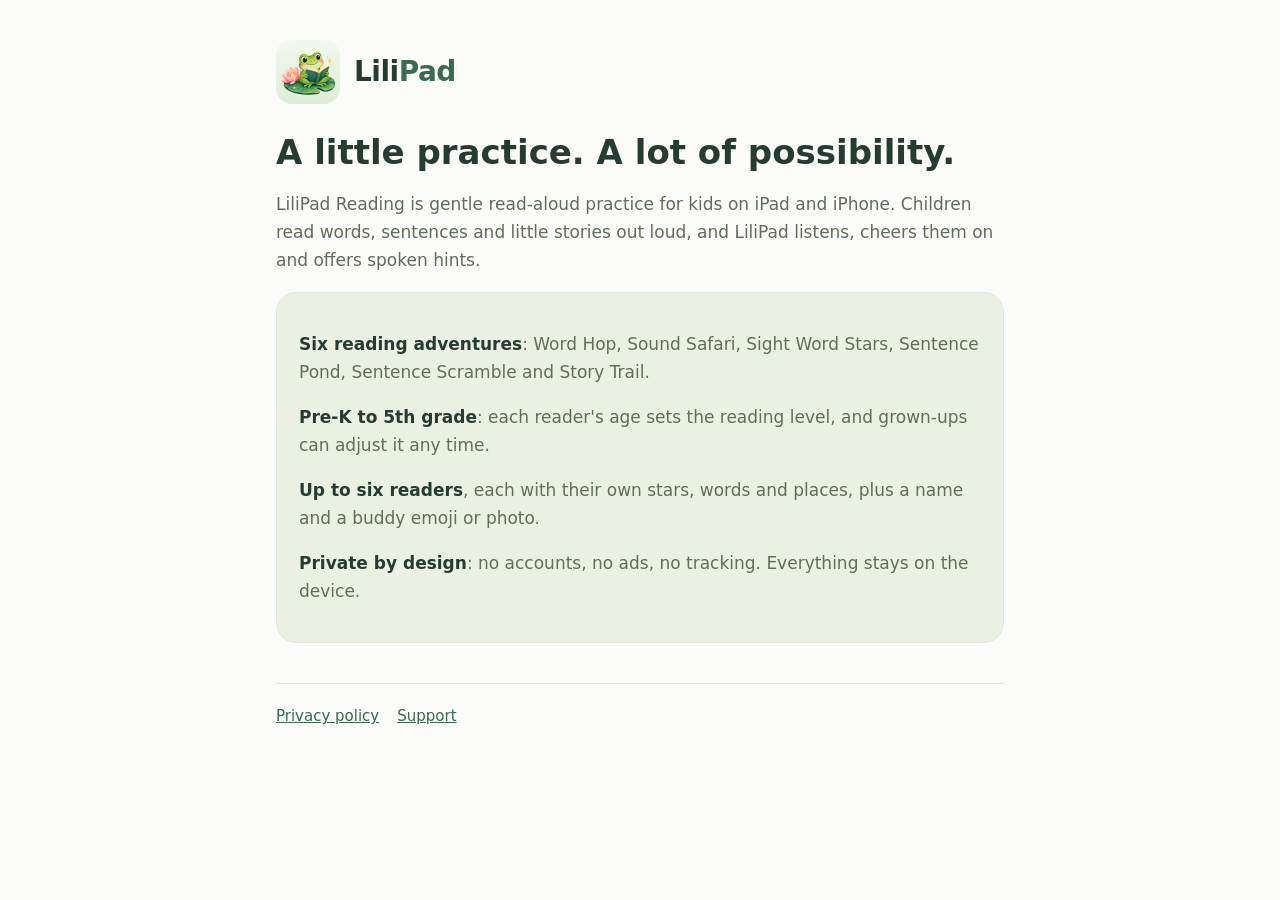
==== index.html @ 51cee47f "Add LiliPad Reading privacy policy and support pages Co-Authored-By: Claude Opus 5.5 <noreply@anthro" ====
<!doctype html><html lang="en"><head><meta charset="utf-8"><meta name="viewport" content="width=device-width,initial-scale=1"><title>LiliPad Reading</title><meta name="description" content="Gentle read-aloud practice for kids, from Pre-K to 5th grade."><link rel="stylesheet" href="style.css"><link rel="icon" href="icon.png"></head><body><main>
<header><img src="icon.png" alt=""><div class="brand">Lili<span>Pad</span></div></header>
<h1>A little practice. A lot of possibility.</h1>
<p>LiliPad Reading is gentle read-aloud practice for kids on iPad and iPhone. Children read words, sentences and little stories out loud, and LiliPad listens, cheers them on and offers spoken hints.</p>
<div class="card soft"><p><strong>Six reading adventures</strong>: Word Hop, Sound Safari, Sight Word Stars, Sentence Pond, Sentence Scramble and Story Trail.</p>
<p><strong>Pre-K to 5th grade</strong>: each reader's age sets the reading level, and grown-ups can adjust it any time.</p>
<p><strong>Up to six readers</strong>, each with their own stars, words and places, plus a name and a buddy emoji or photo.</p>
<p><strong>Private by design</strong>: no accounts, no ads, no tracking. Everything stays on the device.</p></div>
<nav><a href="privacy/">Privacy policy</a><a href="support/">Support</a></nav>
</main></body></html>
---- style.css ----
:root{--bg:#fbfcfa;--fg:#263c32;--muted:#5f6f58;--accent:#3a6b4d;--card:#fff;--border:#e3e9dc;--soft:#eaf1e2}
@media (prefers-color-scheme:dark){:root{--bg:#141a16;--fg:#e8efe6;--muted:#a9b8a3;--accent:#8fc19c;--card:#1c241e;--border:#2c372e;--soft:#1f2b22}}
*{box-sizing:border-box}
body{margin:0;background:var(--bg);color:var(--fg);font:17px/1.65 ui-rounded,"SF Pro Rounded",-apple-system,system-ui,sans-serif}
main{max-width:760px;margin:0 auto;padding:40px 16px 64px}
header{display:flex;align-items:center;gap:14px;margin-bottom:28px}
header img{width:64px;height:64px;border-radius:16px}
header a{color:inherit;text-decoration:none}
.brand{font-size:28px;font-weight:900;letter-spacing:-.5px}
.brand span{color:var(--accent)}
h1{font-size:34px;line-height:1.2;margin:8px 0 12px}
h2{font-size:21px;margin:32px 0 8px}
p,li{color:var(--muted)}
strong{color:var(--fg)}
a{color:var(--accent)}
.card{background:var(--card);border:1px solid var(--border);border-radius:20px;padding:20px 22px;margin:18px 0}
.soft{background:var(--soft)}
nav{display:flex;gap:18px;flex-wrap:wrap;margin-top:40px;padding-top:20px;border-top:1px solid var(--border);font-size:15px}
small{color:var(--muted)}
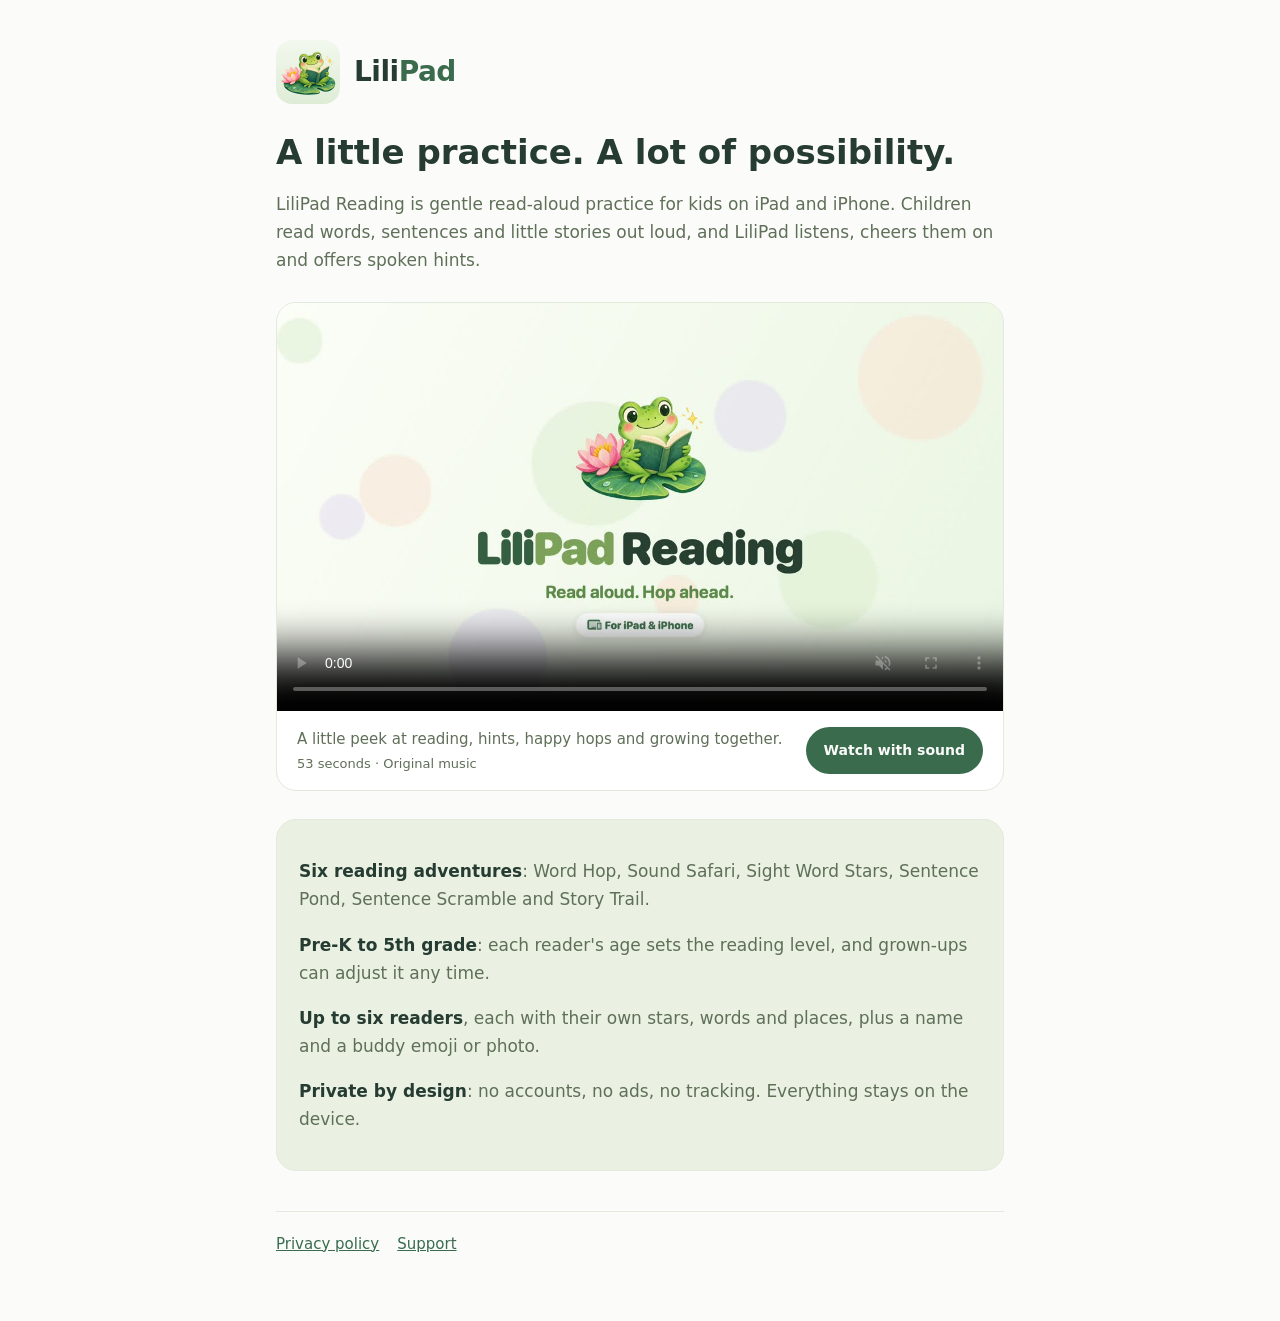
==== commit b08a8154: "Add animated LiliPad promo with music to homepage" ====
--- a/index.html
+++ b/index.html
@@ -2,9 +2,41 @@
 <header><img src="icon.png" alt=""><div class="brand">Lili<span>Pad</span></div></header>
 <h1>A little practice. A lot of possibility.</h1>
 <p>LiliPad Reading is gentle read-aloud practice for kids on iPad and iPhone. Children read words, sentences and little stories out loud, and LiliPad listens, cheers them on and offers spoken hints.</p>
+<section class="promo" aria-label="See how LiliPad works">
+<video id="promo-video" width="1920" height="1080" controls muted loop playsinline preload="metadata" poster="promo-poster.jpg" aria-label="LiliPad Reading animated tour" aria-describedby="promo-description">
+<source src="promo.mp4" type="video/mp4">
+<p><a href="promo.mp4">Watch the LiliPad animated tour</a>.</p>
+</video>
+<div class="promo-footer"><p id="promo-description">A little peek at reading, hints, happy hops and growing together. <span>53 seconds · Original music</span></p><button id="promo-sound" type="button" hidden>Watch with sound</button></div>
+</section>
 <div class="card soft"><p><strong>Six reading adventures</strong>: Word Hop, Sound Safari, Sight Word Stars, Sentence Pond, Sentence Scramble and Story Trail.</p>
 <p><strong>Pre-K to 5th grade</strong>: each reader's age sets the reading level, and grown-ups can adjust it any time.</p>
 <p><strong>Up to six readers</strong>, each with their own stars, words and places, plus a name and a buddy emoji or photo.</p>
 <p><strong>Private by design</strong>: no accounts, no ads, no tracking. Everything stays on the device.</p></div>
 <nav><a href="privacy/">Privacy policy</a><a href="support/">Support</a></nav>
-</main></body></html>
+</main><script>
+const video = document.getElementById('promo-video');
+const sound = document.getElementById('promo-sound');
+const reducedMotion = window.matchMedia('(prefers-reduced-motion: reduce)');
+sound.hidden = false;
+sound.addEventListener('click', () => {
+  if (video.muted || video.volume === 0) {
+    video.currentTime = 0;
+    video.volume = 1;
+    video.muted = false;
+    video.play().catch(() => {});
+  } else {
+    video.muted = true;
+  }
+});
+video.addEventListener('volumechange', () => {
+  sound.textContent = video.muted || video.volume === 0 ? 'Watch with sound' : 'Mute sound';
+});
+function updateMotion() {
+  video.autoplay = !reducedMotion.matches;
+  if (reducedMotion.matches) video.pause();
+  else if (video.muted) video.play().catch(() => {});
+}
+reducedMotion.addEventListener('change', updateMotion);
+updateMotion();
+</script></body></html>
--- a/style.css
+++ b/style.css
@@ -17,3 +17,11 @@
 .soft{background:var(--soft)}
 nav{display:flex;gap:18px;flex-wrap:wrap;margin-top:40px;padding-top:20px;border-top:1px solid var(--border);font-size:15px}
 small{color:var(--muted)}
+.promo{margin:28px 0;background:var(--card);border:1px solid var(--border);border-radius:20px;overflow:hidden}
+.promo video{display:block;width:100%;height:auto;aspect-ratio:16/9;background:#edf3e5}
+.promo-footer{display:flex;align-items:center;gap:16px;padding:16px 20px}
+.promo-footer p{flex:1;margin:0;font-size:15px;line-height:1.5}
+.promo-footer span{display:block;font-size:13px;margin-top:4px}
+.promo-footer button{flex-shrink:0;border:0;border-radius:999px;background:var(--accent);color:var(--bg);padding:12px 18px;font:inherit;font-size:14px;font-weight:700;cursor:pointer;min-height:44px}
+.promo-footer button:focus-visible{outline:3px solid var(--accent);outline-offset:4px}
+@media(max-width:480px){.promo-footer{align-items:flex-start;flex-direction:column}.promo-footer button{width:100%}}
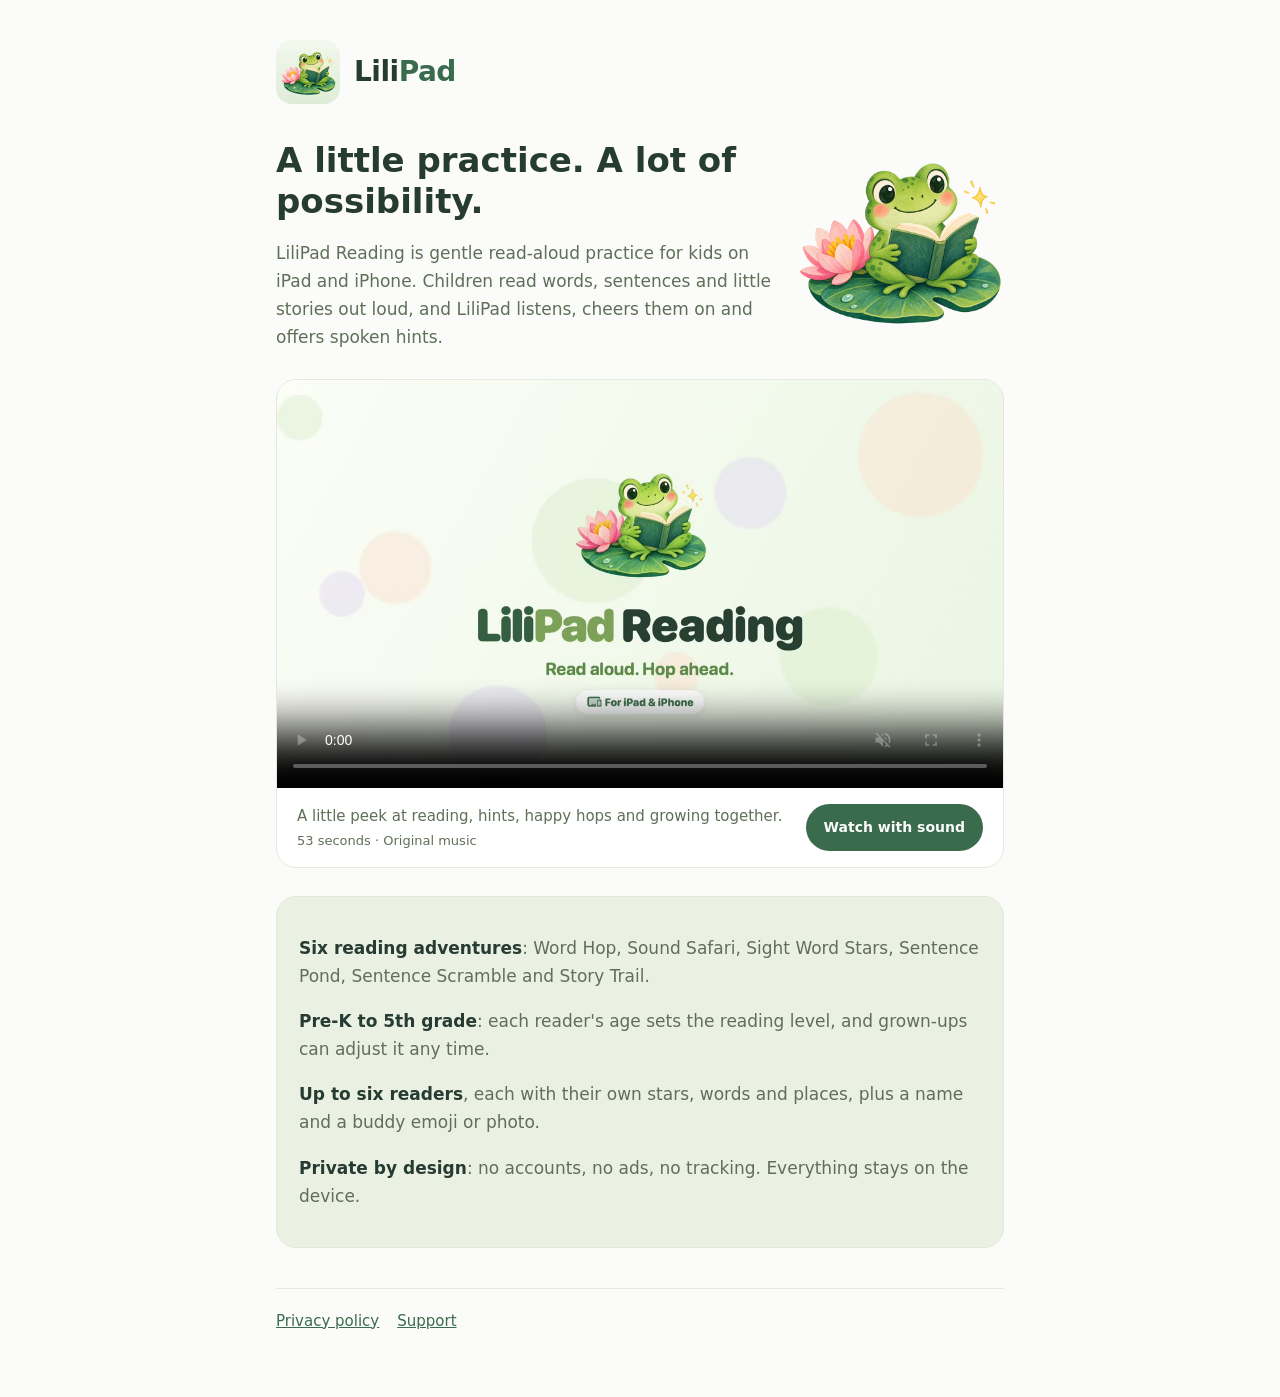
==== commit da53e4fe: "Add branded share image and SEO metadata for LiliPad" ====
--- a/index.html
+++ b/index.html
@@ -1,7 +1,95 @@
-<!doctype html><html lang="en"><head><meta charset="utf-8"><meta name="viewport" content="width=device-width,initial-scale=1"><title>LiliPad Reading</title><meta name="description" content="Gentle read-aloud practice for kids, from Pre-K to 5th grade."><link rel="stylesheet" href="style.css"><link rel="icon" href="icon.png"></head><body><main>
-<header><img src="icon.png" alt=""><div class="brand">Lili<span>Pad</span></div></header>
-<h1>A little practice. A lot of possibility.</h1>
-<p>LiliPad Reading is gentle read-aloud practice for kids on iPad and iPhone. Children read words, sentences and little stories out loud, and LiliPad listens, cheers them on and offers spoken hints.</p>
+<!doctype html><html lang="en" prefix="og: https://ogp.me/ns#"><head>
+<meta charset="utf-8">
+<meta name="viewport" content="width=device-width,initial-scale=1">
+<title>LiliPad Reading — Reading Practice for iPad &amp; iPhone</title>
+<meta name="description" content="Help kids practise reading aloud with spoken hints, happy celebrations and six adventures. Pre-K to 5th grade on iPad and iPhone. Private, with no ads.">
+<meta name="robots" content="index,follow,max-image-preview:large">
+<meta name="theme-color" content="#3a6b4d">
+<link rel="canonical" href="https://nearbycoder.github.io/LiliPad-ios/">
+<link rel="stylesheet" href="style.css?v=seo-1">
+<link rel="icon" type="image/png" sizes="48x48" href="favicon-48.png">
+<link rel="icon" type="image/png" sizes="256x256" href="icon.png">
+<link rel="apple-touch-icon" sizes="180x180" href="apple-touch-icon.png">
+<link rel="sitemap" type="application/xml" href="https://nearbycoder.github.io/LiliPad-ios/sitemap.xml">
+<meta property="og:type" content="website">
+<meta property="og:site_name" content="LiliPad Reading">
+<meta property="og:locale" content="en_US">
+<meta property="og:title" content="LiliPad Reading — Reading Practice for iPad &amp; iPhone">
+<meta property="og:description" content="Help kids practise reading aloud with spoken hints, happy celebrations and six adventures. Pre-K to 5th grade on iPad and iPhone. Private, with no ads.">
+<meta property="og:url" content="https://nearbycoder.github.io/LiliPad-ios/">
+<meta property="og:image" content="https://nearbycoder.github.io/LiliPad-ios/lilipad-reading-social.png">
+<meta property="og:image:secure_url" content="https://nearbycoder.github.io/LiliPad-ios/lilipad-reading-social.png">
+<meta property="og:image:type" content="image/png">
+<meta property="og:image:width" content="1200">
+<meta property="og:image:height" content="630">
+<meta property="og:image:alt" content="LiliPad Reading: Read aloud. Hop ahead. A friendly frog reads on a lily pad; Pre-K to 5th grade, for iPad and iPhone.">
+<meta name="twitter:card" content="summary_large_image">
+<meta name="twitter:title" content="LiliPad Reading — Reading Practice for iPad &amp; iPhone">
+<meta name="twitter:description" content="Help kids practise reading aloud with spoken hints, happy celebrations and six adventures. Pre-K to 5th grade on iPad and iPhone. Private, with no ads.">
+<meta name="twitter:image" content="https://nearbycoder.github.io/LiliPad-ios/lilipad-reading-social.png">
+<meta name="twitter:image:alt" content="LiliPad Reading: Read aloud. Hop ahead. A friendly frog reads on a lily pad; Pre-K to 5th grade, for iPad and iPhone.">
+<script type="application/ld+json">
+{
+  "@context": "https://schema.org",
+  "@graph": [
+    {
+      "@type": "ImageObject",
+      "@id": "https://nearbycoder.github.io/LiliPad-ios/#share-image",
+      "url": "https://nearbycoder.github.io/LiliPad-ios/lilipad-reading-social.png",
+      "contentUrl": "https://nearbycoder.github.io/LiliPad-ios/lilipad-reading-social.png",
+      "width": 1200,
+      "height": 630,
+      "caption": "LiliPad Reading: Read aloud. Hop ahead. A friendly frog reads on a lily pad; Pre-K to 5th grade, for iPad and iPhone."
+    },
+    {
+      "@type": "WebPage",
+      "@id": "https://nearbycoder.github.io/LiliPad-ios/#webpage",
+      "url": "https://nearbycoder.github.io/LiliPad-ios/",
+      "name": "LiliPad Reading \u2014 Reading Practice for iPad & iPhone",
+      "description": "Help kids practise reading aloud with spoken hints, happy celebrations and six adventures. Pre-K to 5th grade on iPad and iPhone. Private, with no ads.",
+      "inLanguage": "en-US",
+      "primaryImageOfPage": {
+        "@id": "https://nearbycoder.github.io/LiliPad-ios/#share-image"
+      },
+      "mainEntity": {
+        "@id": "https://nearbycoder.github.io/LiliPad-ios/#app"
+      }
+    },
+    {
+      "@type": "MobileApplication",
+      "@id": "https://nearbycoder.github.io/LiliPad-ios/#app",
+      "name": "LiliPad Reading",
+      "url": "https://nearbycoder.github.io/LiliPad-ios/",
+      "description": "Help kids practise reading aloud with spoken hints, happy celebrations and six adventures. Pre-K to 5th grade on iPad and iPhone. Private, with no ads.",
+      "applicationCategory": "EducationalApplication",
+      "operatingSystem": "iOS 18 or later, iPadOS 18 or later",
+      "inLanguage": "en-US",
+      "image": "https://nearbycoder.github.io/LiliPad-ios/lilipad-reading-social.png",
+      "screenshot": "https://nearbycoder.github.io/LiliPad-ios/promo-poster.jpg",
+      "featureList": [
+        "Six read-aloud adventures",
+        "Spoken hints and word parts",
+        "Pre-K to 5th grade",
+        "Up to six reader profiles",
+        "Progress stored on device",
+        "No ads or tracking"
+      ],
+      "offers": {
+        "@type": "Offer",
+        "price": "0",
+        "priceCurrency": "USD"
+      }
+    }
+  ]
+}
+</script>
+</head><body><main>
+<header><img width="64" height="64" src="icon.png" alt="LiliPad Reading app icon"><div class="brand">Lili<span>Pad</span></div></header>
+<section class="intro" aria-label="Reading practice for kids">
+<div><h1>A little practice. A lot of possibility.</h1>
+<p>LiliPad Reading is gentle read-aloud practice for kids on iPad and iPhone. Children read words, sentences and little stories out loud, and LiliPad listens, cheers them on and offers spoken hints.</p></div>
+<picture><img src="lilipad-reading-frog.png" width="640" height="640" fetchpriority="high" alt="LiliPad's friendly frog reading a book on a lily pad beside a pink flower."></picture>
+</section>
 <section class="promo" aria-label="See how LiliPad works">
 <video id="promo-video" width="1920" height="1080" controls muted loop playsinline preload="metadata" poster="promo-poster.jpg" aria-label="LiliPad Reading animated tour" aria-describedby="promo-description">
 <source src="promo.mp4" type="video/mp4">
--- a/style.css
+++ b/style.css
@@ -17,6 +17,11 @@
 .soft{background:var(--soft)}
 nav{display:flex;gap:18px;flex-wrap:wrap;margin-top:40px;padding-top:20px;border-top:1px solid var(--border);font-size:15px}
 small{color:var(--muted)}
+.intro{display:grid;grid-template-columns:minmax(0,1fr) 210px;gap:20px;align-items:center}
+.intro picture{display:block}
+.intro img{display:block;width:100%;height:auto}
+.intro p{margin-bottom:0}
+@media(max-width:600px){.intro{grid-template-columns:1fr}.intro picture{width:220px;justify-self:center}.intro h1{font-size:32px}}
 .promo{margin:28px 0;background:var(--card);border:1px solid var(--border);border-radius:20px;overflow:hidden}
 .promo video{display:block;width:100%;height:auto;aspect-ratio:16/9;background:#edf3e5}
 .promo-footer{display:flex;align-items:center;gap:16px;padding:16px 20px}
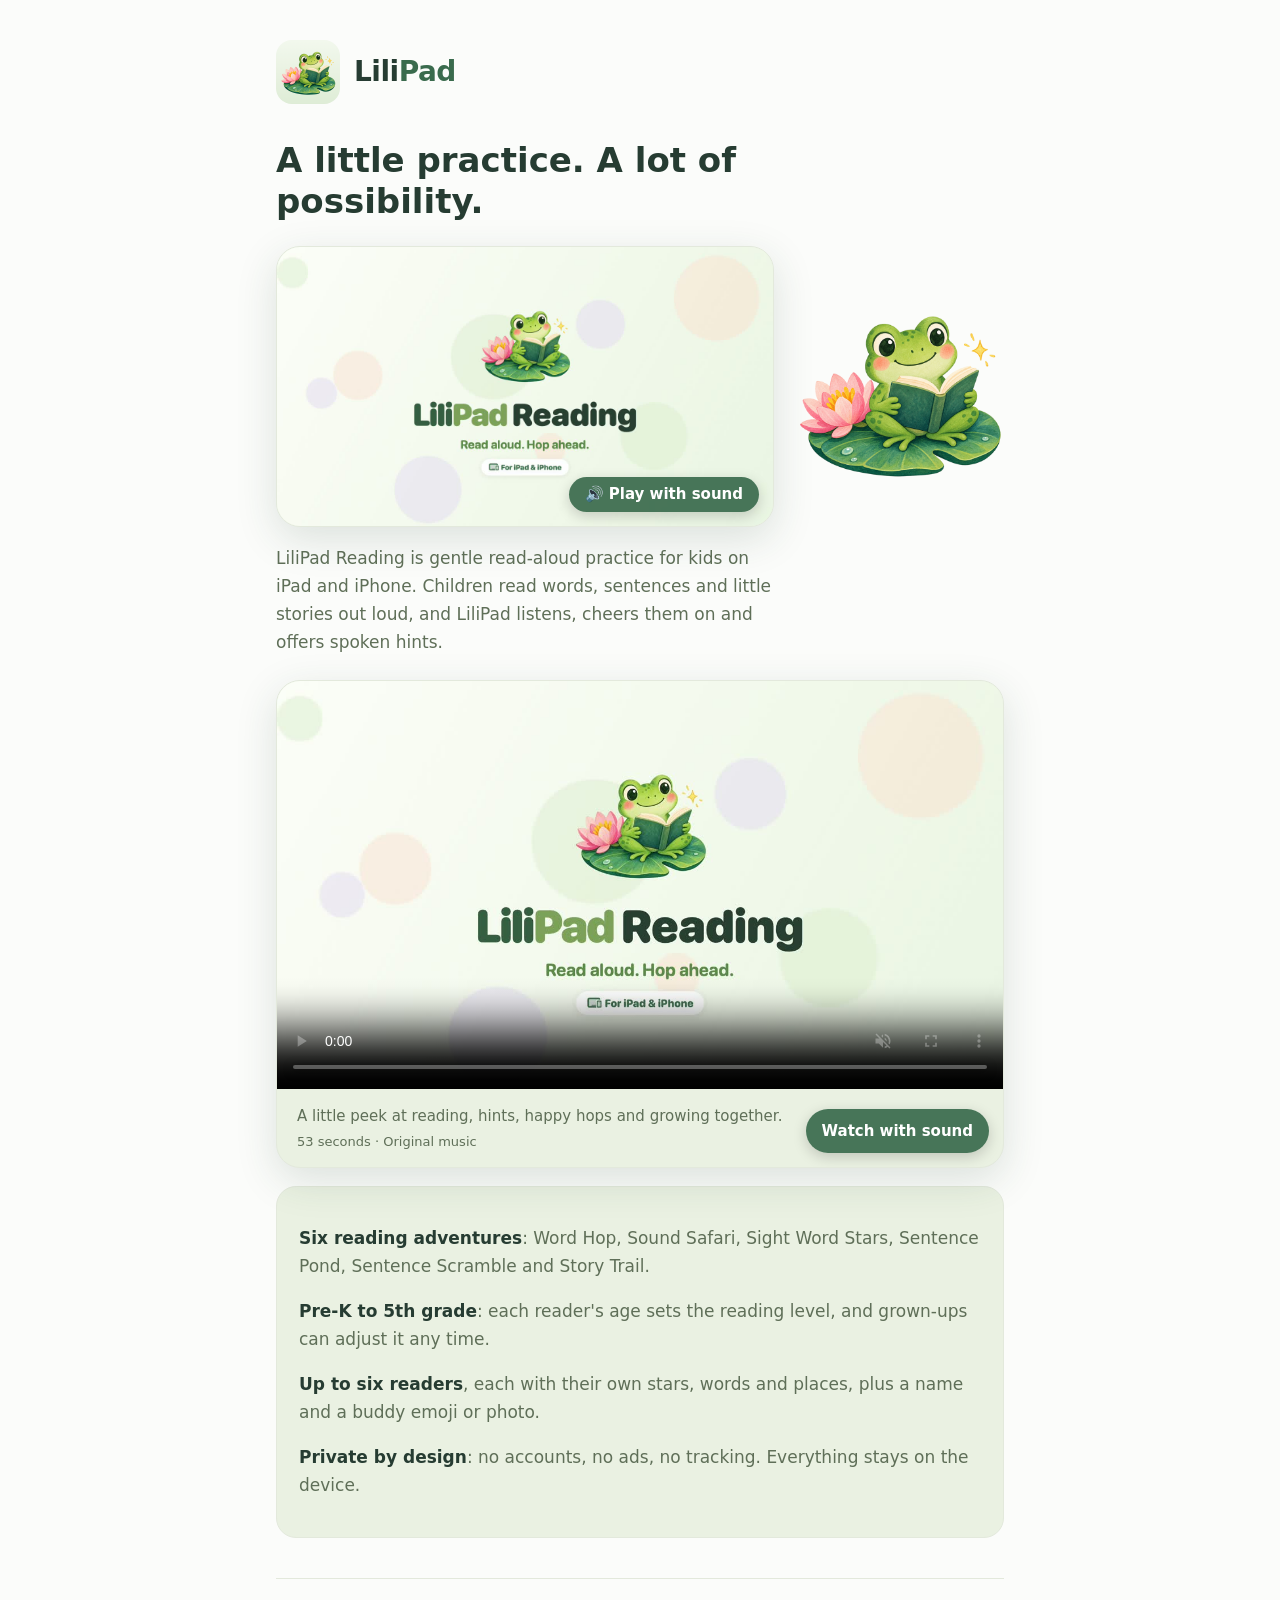
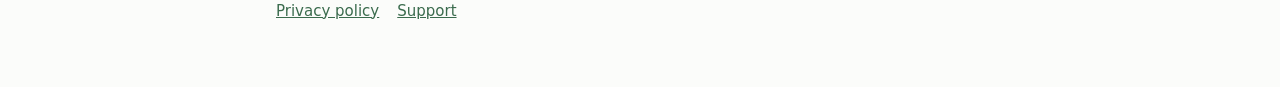
==== commit c3c3d6c8: "Add animated promo video to the homepage Co-Authored-By: Claude Opus 5.5 <noreply@anthropic.com>" ====
--- a/index.html
+++ b/index.html
@@ -87,6 +87,10 @@
 <header><img width="64" height="64" src="icon.png" alt="LiliPad Reading app icon"><div class="brand">Lili<span>Pad</span></div></header>
 <section class="intro" aria-label="Reading practice for kids">
 <div><h1>A little practice. A lot of possibility.</h1>
+<figure class="promo">
+<video id="promo" src="promo.mp4" poster="promo-poster.jpg" autoplay muted loop playsinline preload="metadata" aria-label="LiliPad Reading promo video: reading words aloud, hints, sentences, Sentence Scramble, reading levels, reader profiles and privacy"></video>
+<button id="sound" type="button" aria-label="Play the video from the start with sound"><span aria-hidden="true">🔊</span> Play with sound</button>
+</figure>
 <p>LiliPad Reading is gentle read-aloud practice for kids on iPad and iPhone. Children read words, sentences and little stories out loud, and LiliPad listens, cheers them on and offers spoken hints.</p></div>
 <picture><img src="lilipad-reading-frog.png" width="640" height="640" fetchpriority="high" alt="LiliPad's friendly frog reading a book on a lily pad beside a pink flower."></picture>
 </section>
--- a/style.css
+++ b/style.css
@@ -30,3 +30,9 @@
 .promo-footer button{flex-shrink:0;border:0;border-radius:999px;background:var(--accent);color:var(--bg);padding:12px 18px;font:inherit;font-size:14px;font-weight:700;cursor:pointer;min-height:44px}
 .promo-footer button:focus-visible{outline:3px solid var(--accent);outline-offset:4px}
 @media(max-width:480px){.promo-footer{align-items:flex-start;flex-direction:column}.promo-footer button{width:100%}}
+
+.promo{position:relative;margin:24px 0 8px;border-radius:24px;overflow:hidden;border:1px solid var(--border);box-shadow:0 12px 40px rgba(43,71,51,.15);background:var(--soft)}
+.promo video{display:block;width:100%;height:auto;aspect-ratio:16/9}
+.promo button{position:absolute;right:14px;bottom:14px;border:0;border-radius:999px;padding:10px 16px;font:700 15px/1 ui-rounded,-apple-system,system-ui,sans-serif;color:#fff;background:rgba(58,107,77,.92);cursor:pointer;box-shadow:0 4px 14px rgba(0,0,0,.18)}
+.promo button:hover{background:#2f5a40}
+@media (prefers-reduced-motion:reduce){.promo video{animation:none}}
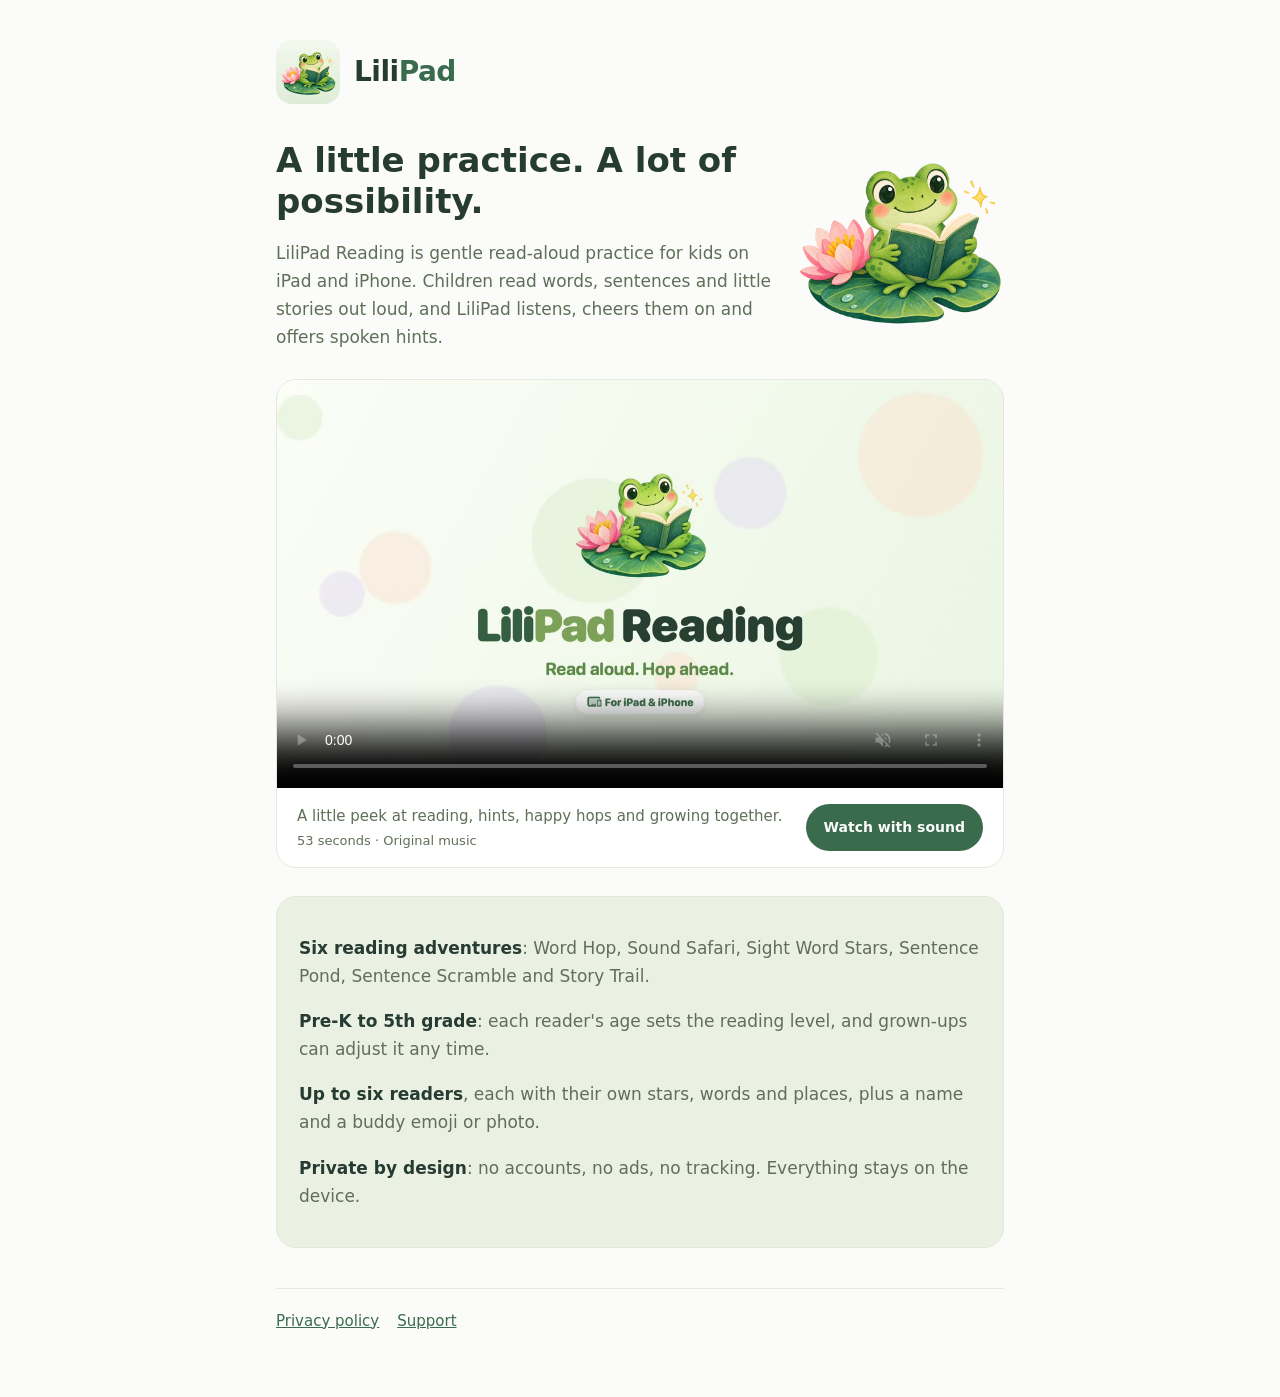
==== commit 3433ea9e: "Revert duplicate promo video block The homepage already has the promo player from b08a815.  Co-Autho" ====
--- a/index.html
+++ b/index.html
@@ -87,10 +87,6 @@
 <header><img width="64" height="64" src="icon.png" alt="LiliPad Reading app icon"><div class="brand">Lili<span>Pad</span></div></header>
 <section class="intro" aria-label="Reading practice for kids">
 <div><h1>A little practice. A lot of possibility.</h1>
-<figure class="promo">
-<video id="promo" src="promo.mp4" poster="promo-poster.jpg" autoplay muted loop playsinline preload="metadata" aria-label="LiliPad Reading promo video: reading words aloud, hints, sentences, Sentence Scramble, reading levels, reader profiles and privacy"></video>
-<button id="sound" type="button" aria-label="Play the video from the start with sound"><span aria-hidden="true">🔊</span> Play with sound</button>
-</figure>
 <p>LiliPad Reading is gentle read-aloud practice for kids on iPad and iPhone. Children read words, sentences and little stories out loud, and LiliPad listens, cheers them on and offers spoken hints.</p></div>
 <picture><img src="lilipad-reading-frog.png" width="640" height="640" fetchpriority="high" alt="LiliPad's friendly frog reading a book on a lily pad beside a pink flower."></picture>
 </section>
--- a/style.css
+++ b/style.css
@@ -30,9 +30,3 @@
 .promo-footer button{flex-shrink:0;border:0;border-radius:999px;background:var(--accent);color:var(--bg);padding:12px 18px;font:inherit;font-size:14px;font-weight:700;cursor:pointer;min-height:44px}
 .promo-footer button:focus-visible{outline:3px solid var(--accent);outline-offset:4px}
 @media(max-width:480px){.promo-footer{align-items:flex-start;flex-direction:column}.promo-footer button{width:100%}}
-
-.promo{position:relative;margin:24px 0 8px;border-radius:24px;overflow:hidden;border:1px solid var(--border);box-shadow:0 12px 40px rgba(43,71,51,.15);background:var(--soft)}
-.promo video{display:block;width:100%;height:auto;aspect-ratio:16/9}
-.promo button{position:absolute;right:14px;bottom:14px;border:0;border-radius:999px;padding:10px 16px;font:700 15px/1 ui-rounded,-apple-system,system-ui,sans-serif;color:#fff;background:rgba(58,107,77,.92);cursor:pointer;box-shadow:0 4px 14px rgba(0,0,0,.18)}
-.promo button:hover{background:#2f5a40}
-@media (prefers-reduced-motion:reduce){.promo video{animation:none}}
